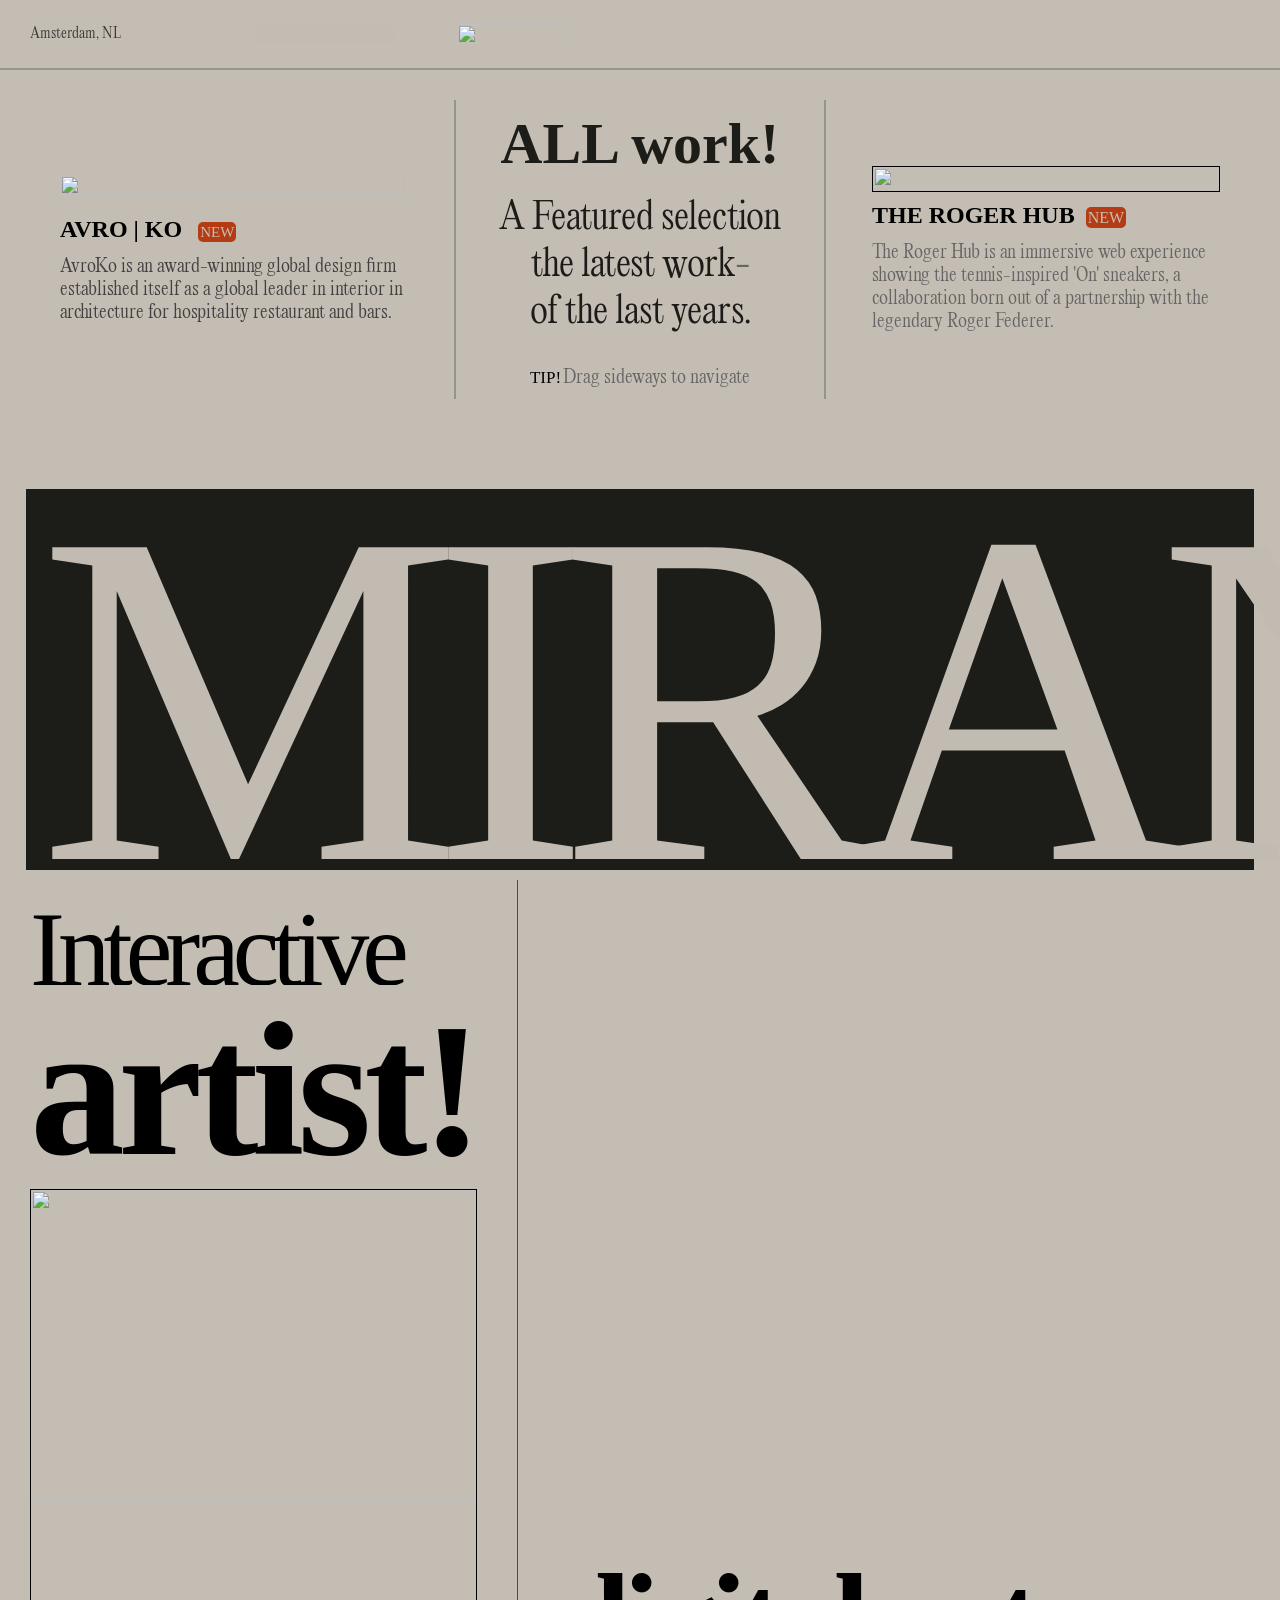
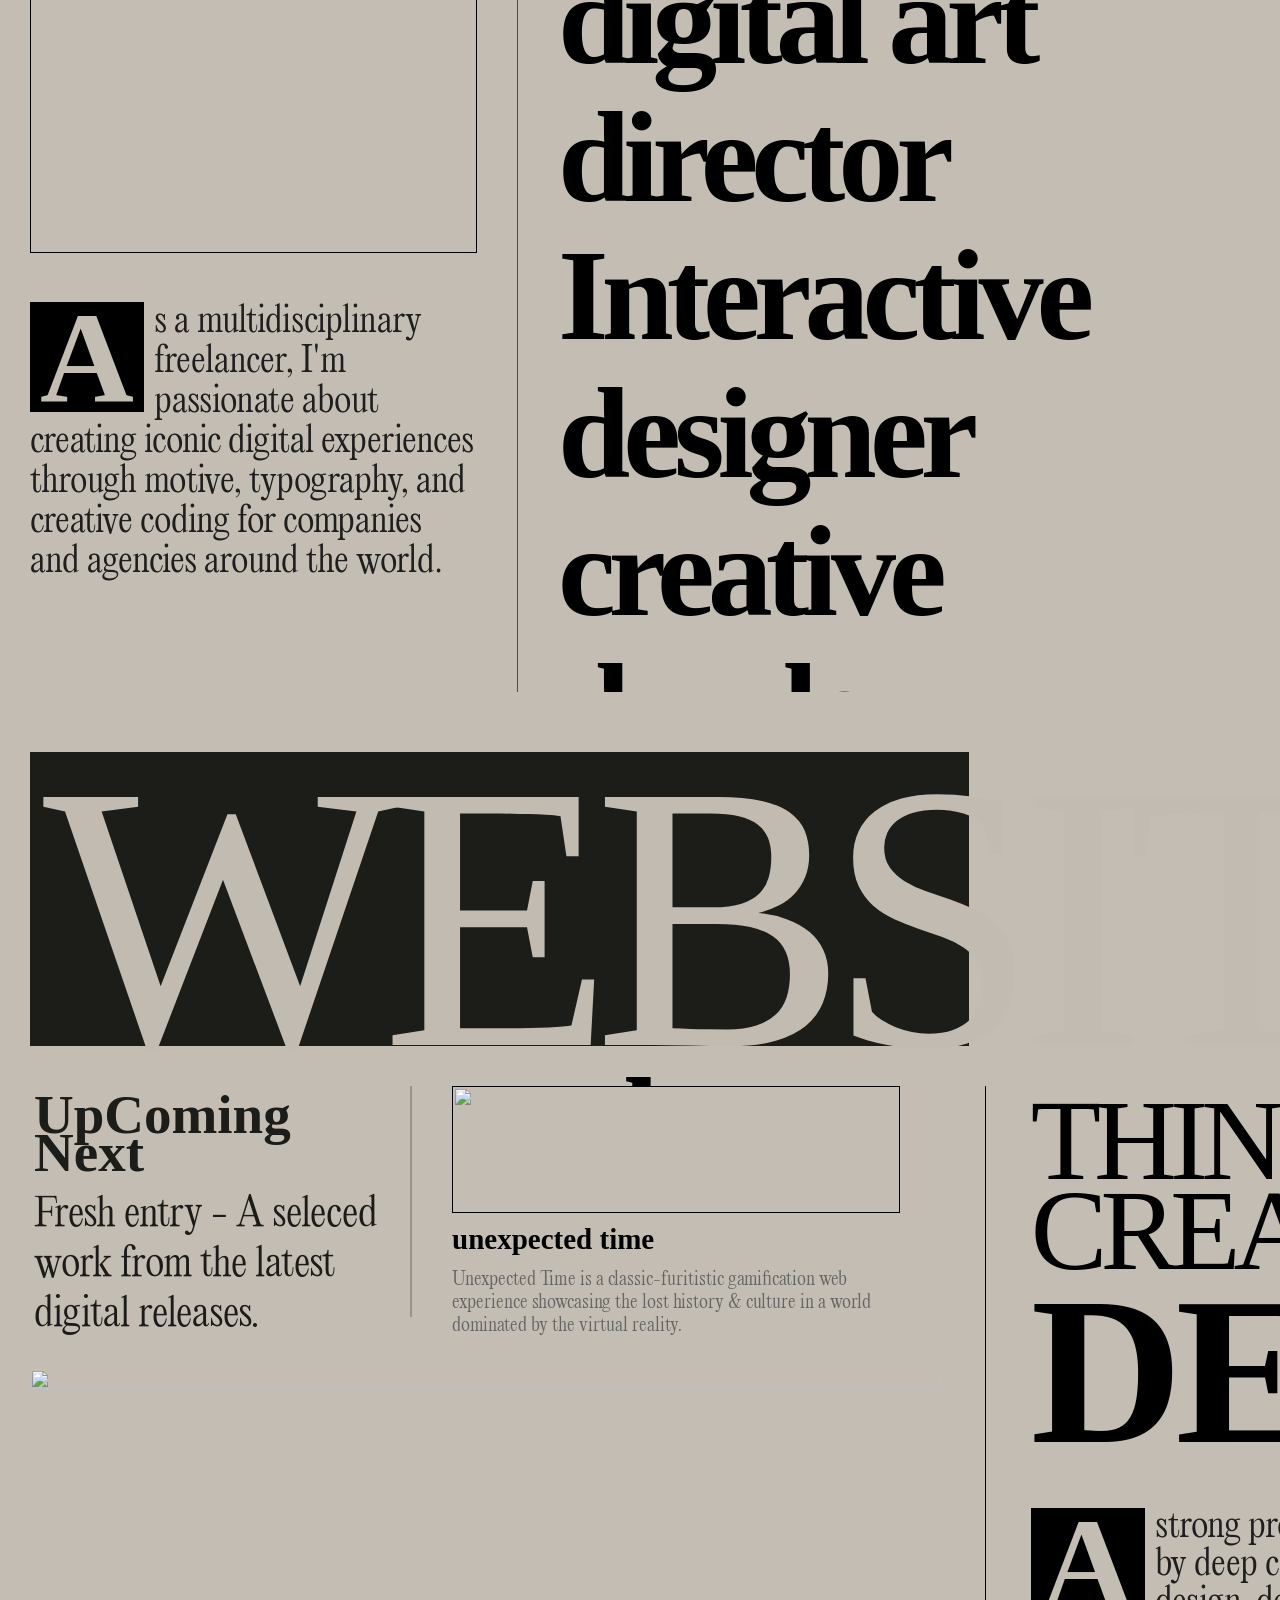
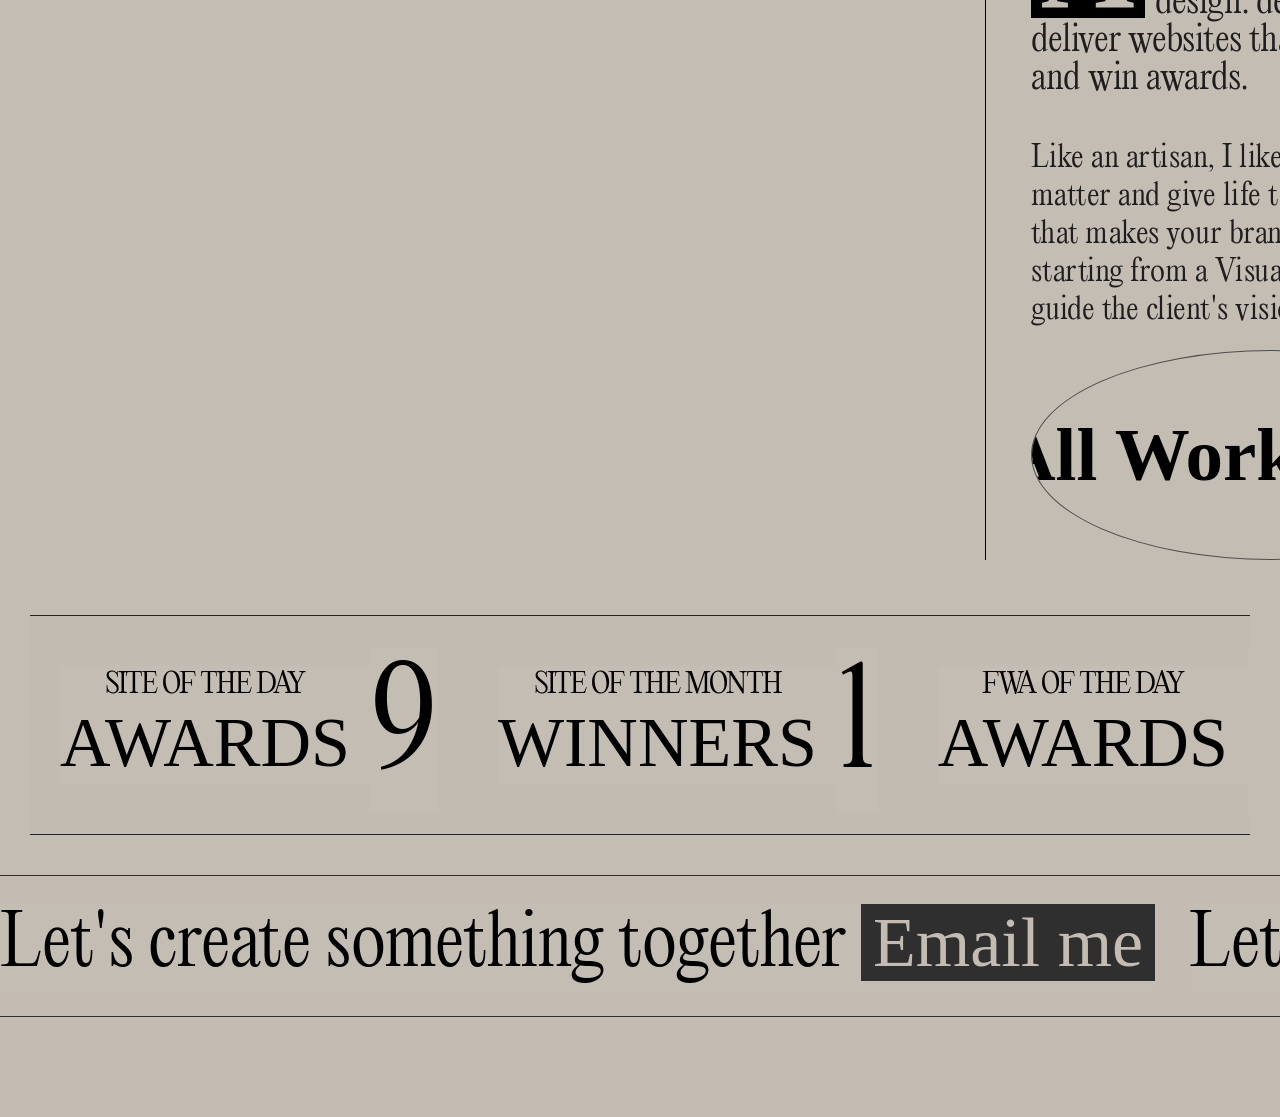
==== Miranda Website/index.html @ 6f7bd43b "Add files via upload" ====
<!DOCTYPE html>
<html lang="en">
  <head>
    <meta charset="UTF-8" />
    <meta name="viewport" content="width=device-width, initial-scale=1.0" />
    <title>Document</title>
    <link rel="stylesheet" href="style.css" />
    <link
      href="https://cdn.jsdelivr.net/npm/locomotive-scroll@3.5.4/dist/locomotive-scroll.css"
      rel="stylesheet"
    />
    <link
      href="https://cdn.jsdelivr.net/npm/remixicon@3.5.0/fonts/remixicon.css"
      rel="stylesheet"
    />
  </head>
  <body>
    <div id="main">
      <div id="page1">
        <div id="nav">
          <h6>Amsterdam, NL</h6>
          <img
            src="https://uploads-ssl.webflow.com/5f2429f172d117fcee10e819/5f7f87c8b81a6e7a214312f0_header.svg"
            alt=""
          />
          <i class="ri-menu-3-line"></i>
        </div>
        <div id="elems">
          <div id="elem1">
            <div id="image-div">
              <img
                src="https://assets-global.website-files.com/5f9085a4041dd5427c5ac8ae/615d9672cc65f12c9ab25f21_thumbnail-small.jpeg?"
                alt=""
                srcset=""
              />
            </div>
            <h4>AVRO | KO <span>NEW </span></h4>
            <p class="">
              AvroKo is an award-winning global design firm established itself
              as a global leader in interior in architecture for hospitality
              restaurant and bars.
            </p>
          </div>
          <div id="elem2">
            <h2>ALL work!</h2>
            <h3>
              A Featured selection <br />
              the latest work<span>-</span> <br />
              of the last years.
            </h3>
            <h6><bold>TIP!</bold>Drag sideways to navigate</h6>
          </div>
          <div id="elem3">
            <div id="image-div">
              <img
                src="https://assets-global.website-files.com/5f9085a4041dd5427c5ac8ae/645b5439577bd35377de8c43_thumbnail-small.webp?"
                alt=""
                srcset=""
              />
            </div>
            <h4>THE ROGER HUB <span>NEW </span></h4>
            <p class="">
              The Roger Hub is an immersive web experience showing the
              tennis-inspired 'On' sneakers, a collaboration born out of a
              partnership with the legendary Roger Federer.
            </p>
          </div>
        </div>
        <h1>MIRANDA</h1>
      </div>
      <div id="page2">
        <div id="page2-left">
          <h2>Interactive <span>artist!</span></h2>
          <img
            src="https://uploads-ssl.webflow.com/5f2429f172d117fcee10e819/605c6ce3bc0c7d1cd4ca847e_avatar-star-p-800.jpeg"
            alt=""
          />
          <p id="text-article">
            As a multidisciplinary freelancer, I'm passionate about creating
            iconic digital experiences through motive, typography, and creative
            coding for companies and agencies around the world.
          </p>
        </div>
        <div id="page2-right">
          <div id="image-div"></div>
          <h1>
            digital art director Interactive designer creative developer based
            in Amsterdam, nl.
          </h1>
        </div>
      </div>
      <div id="page3">
        <h1>WEBSITE</h1>
        <img
          src="https://uploads-ssl.webflow.com/5f2429f172d117fcee10e819/60474834660f934090d42877_stamp.png"
          alt=""
          srcset=""
        />
      </div>
      <div id="page4">
        <div id="left">
          <div id="top">
            <div id="elem2">
              <h2>UpComing Next</h2>
              <h3>
                Fresh entry - A seleced <br />
                work from the latest <br />
                digital releases.
              </h3>
              <h6><bold>TIP!</bold>Click on the image to explore</h6>
            </div>
            <div id="elem3">
              <div id="image-div">
                <img
                  src="https://assets-global.website-files.com/5f9085a4041dd5427c5ac8ae/645b5c79f349770ebcc28ec4_thumbnail-small.webp?"
                  alt=""
                  srcset=""
                />
              </div>
              <h4>unexpected time</h4>
              <p class="">
                Unexpected Time is a classic-furitistic gamification web
                experience showcasing the lost history & culture in a world
                dominated by the virtual reality.
              </p>
            </div>
          </div>
          <div id="bottom">
            <img
              src="https://uploads-ssl.webflow.com/5f2429f172d117fcee10e819/605c679f33f67d3dd00b04b4_avatar-3.jpeg"
              alt=""
              srcset=""
            />
          </div>
        </div>
        <div id="right">
          <h2>THINK, CREATE <span>DELIVER</span></h2>
          <p id="text-article">
            A strong project is created by deep collaboration. I design.
            develop, and deliver websites that drive results and win awards.
          </p>
          <p id="last-para">
            Like an artisan, I like to start from raw matter and give life to an
            iconic product that makes your brand stand out, starting from a
            Visual Strategy that guide the client's vision to reality.
          </p>
          <div id="arrow">
            <img
              src="https://uploads-ssl.webflow.com/5f2429f172d117fcee10e819/61001a3509319b6ae39e156b_arrow-long.svg"
              alt=""
              srcset=""
            />
            <h1>All Work</h1>
          </div>
        </div>
      </div>
      <div id="page5">
        <div id="collection">
          <div id="ele">
            <div>
              <h4>site of the day</h4>
              <h2>Awards</h2>
            </div>
            <h1>9</h1>
          </div>
          <div id="ele">
            <div>
              <h4>site of the month</h4>
              <h2>winners</h2>
            </div>
            <h1>1</h1>
          </div>
          <div id="ele">
            <div>
              <h4>FWA of the day</h4>
              <h2>Awards</h2>
            </div>
            <h1>6</h1>
          </div>
          <div id="ele">
            <div>
              <h4>Acclamed</h4>
              <h2>Mentions</h2>
            </div>
            <h1>8</h1>
          </div>
        </div>
      </div>
      <div id="page6">
        <h1>Let's create something together <span>Email me</span></h1>
        <h1>Let's create something together <span>Email me</span></h1>
        <h1>Let's create something together <span>Email me</span></h1>
      </div>
      <div id="page7">
        
      </div>
    </div>
    <script src="https://cdn.jsdelivr.net/npm/locomotive-scroll@3.5.4/dist/locomotive-scroll.js"></script>
    <script
      src="https://cdnjs.cloudflare.com/ajax/libs/gsap/3.12.2/gsap.min.js"
      integrity="sha512-16esztaSRplJROstbIIdwX3N97V1+pZvV33ABoG1H2OyTttBxEGkTsoIVsiP1iaTtM8b3+hu2kB6pQ4Clr5yug=="
      crossorigin="anonymous"
      referrerpolicy="no-referrer"
    ></script>
    <script
      src="https://cdnjs.cloudflare.com/ajax/libs/gsap/3.12.2/ScrollTrigger.min.js"
      integrity="sha512-Ic9xkERjyZ1xgJ5svx3y0u3xrvfT/uPkV99LBwe68xjy/mGtO+4eURHZBW2xW4SZbFrF1Tf090XqB+EVgXnVjw=="
      crossorigin="anonymous"
      referrerpolicy="no-referrer"
    ></script>
    <script src="script.js"></script>
  </body>
</html>
---- Miranda Website/style.css ----
* {
  margin: 0;
  padding: 0;
  box-sizing: border-box;
  background-color: #c4bdb3;
}
html,
body {
  height: 100%;
  width: 100%;
}

@font-face {
  font-family: domaine;
  src: url(DomaineDispCondMedium.ttf);
}
@font-face {
  font-family: Editorial;
  src: url(EditorialNew-Light.ttf);
}

#main {
  overflow-x: hidden;

  background-color: #222;
}
#page1 {
  height: 68vw;
  /* height: 65vw; */
  width: 100vw;
  background-color: #c4bdb3;
  position: relative;
  overflow: hidden;
}

#nav {
  height: 5.5vw;
  width: 100%;
  /* background-color: red; */
  display: flex;
  align-items: center;
  justify-content: space-between;
  padding: 0px 30px;
  border-bottom: 2px solid #98938b;
  margin-bottom: 30px;
}

#nav img {
  height: 20px;
  width: 30%;
}
#nav h6 {
  font-size: 14px;
  /* filter: blur(50%); */
  opacity: 0.7;
  /* font-stretch: semi-expanded; */
  font-weight: 70;
  font-family: Editorial;
  width: 30%;
}
#nav i {
  text-align: right;
  width: 30%;
}
#elems {
  min-height: 20vw;
  display: flex;
  align-items: center;
  justify-content: space-between;
  padding: 0px 60px;
}
#elem1 {
  width: 30%;
  height: 100%;
  /* background-color: blue; */
}
#elem2 {
  width: 32%;
  height: 100%;
  text-align: center;
  /* justify-content: center; */
  /* background-color: blue; */
  border-left: 2px solid #98938b;
  padding: 10px 40px;
  border-right: 2px solid #98938b;
}
#elem3 {
  width: 30%;
  height: 100%;
  /* background-color: blue; */
}
#elem1 #image-div {
  height: 60%;
  width: 100%;

  overflow: hidden; /* if i not apply this then img will goes outside of div when hovering */
}

#image-div img {
  height: 100%;
  width: 100%;
  object-fit: cover;
  transition: all ease 0.5s;
}

#elem3 #image-div {
  border: 1px solid #000;
  height: 60%;
  width: 100%;
  overflow: hidden;
}

#image-div:hover img {
  scale: 1.1;
}
#elem1 h4 {
  font-size: 24px;
  margin-top: 17px;
  margin-bottom: 5px;
  font-family: canopee;
}
#elem1 h4 span {
  background-color: #b43b12;
  color: #c4bdb3;
  font-weight: 100;
  font-size: 15px;
  margin-left: 10px;
  padding: 2px;
  border-radius: 5px;
}

#elem1 p {
  margin-top: 12px;
  font-size: 18px;
  font-weight: 100;
  font-family: Editorial;
  color: #424141;
}
#elem3 h4 {
  font-size: 24px;
  margin-top: 10px;
  margin-bottom: 5px;
  font-family: canopee;
}
#elem3 h4 span {
  background-color: #b43b12;
  color: #c4bdb3;
  font-weight: 100;
  font-size: 16px;
  margin-left: 5px;
  padding: 2px;
  border-radius: 5px;
}

#elem3 p {
  font-size: 18px;
  font-weight: 100;
  color: #656565;
  margin-top: 12px;
  font-family: Editorial;
}

#elem2 h2 {
  font-family: canopee;
  font-size: 58px;
  color: #1c1c19;
  font-weight: 900;
  margin-bottom: 18px;
  /* letter-spacing: -1px; */
}
#elem2 h3 {
  font-family: Editorial;
  font-size: 36px;
  font-weight: 500;
  color: #1c1b19;
  align-items: self-start;
  /* letter-spacing: -1px; */
}
#elem2 h3 span {
  align-items: center;
  justify-content: center;
  color: #656565;
}
#elem2 h6 {
  font-family: Editorial;
  margin-top: 30px;
  font-weight: 100;
  font-size: 18px;
  color: #656565;
}
#elem2 h6 bold {
  font-family: canopee;
  color: #000;
  font-weight: 200;
  margin-right: 2px;
  font-size: 17px;
}
#page1 h1 {
  font-size: 37.2vw;
  letter-spacing: -31px;
  margin-top: 90px;
  font-family: canopee;
  font-weight: 400;
  background-color: #1c1c19;
  border-bottom: 0px;
  color: #c2bbb1;
  line-height: 28vw;
  width: 96%;
  padding: 31px 13px 28px 13px;
  margin-left: 2%;
  margin-right: 2%;
  justify-content: center;
  align-items: center;
  /* margin-left: 0%; */
}

#page2 {
  height: 158vh;
  /* height:110vw; */
  width: 100%;
  display: flex;
  justify-content: space-between;
  align-items: center;
  border-top: 0px;
  padding: 10px 30px 0px 30px;
}
#page2-left {
  height: 100%;
  width: 42%;
  /* background-color: red; */
  padding-right: 40px;
  border-right: 1px solid rgb(78, 75, 75);
  align-items: center;
}
#page2-left h2 {
  font-size: 105px;
  /* text-decoration: line-through; */
  /* font-weight: 50; */
  line-height: 140px;
  /* z-index: 10; */

  font-weight: 100;
  letter-spacing: -7px;
  font-family: Canopee;
}
#page2-left h2 span {
  font-size: 190px;
  /* line-height: -20px; */
  font-weight: 590;
}

#page2-left img {
  height: 47%;
  border: 1px solid #000;
  width: 100%;
  object-fit: cover;
}

#page2-left #text-article {
  margin-top: 49px;
  justify-content: center;
  color: #1e1e1e;
  line-height: 40px;
  font-family: Editorial;
  font-size: 35px;
}

#page2-left #text-article:first-letter {
  float: left;
  /* font-weight: bold; */
  font-size: 130px;
  /* line-height: 100px; */
  line-height: 110px;
  height: 4rem;
  margin-right: 10px;
  font-weight: 900;
  color: #c4bdb3;
  font-family: Canopee;
  background-color: #000;
  padding: 0px 10px 0px 10px;
  text-transform: uppercase;
}

#page2-right {
  height: 100%;
  width: 86%;
  padding-left: 40px;
}
#page2-right #image-div {
  height: 620px;
  width: 100%;
  background-image: url(https://uploads-ssl.webflow.com/5f2429f172d117fcee10e819/605c62f4c78c4ba46a1268be_avatar-1-p-2000.jpeg);
  background-size: contain;
  background-position: center;
}

#page2-right h1 {
  font-family: canopee;
  font-size: 130px;
  margin-top: 50px;
  font-style: normal;
  letter-spacing: -7px;
  font-weight: 550;
  line-height: 138px;
}

#page3 {
  height: 30vw;
  width: 100%;
  display: flex;
  padding: 30px 30px;
  position: relative;
  overflow: hidden;
  justify-items: center;

  /* margin-bottom: 30px; */
}
#page3 h1 {
  font-size: 29.6vw;
  letter-spacing: -19px;
  margin-top: 30px;
  font-family: canopee;
  font-weight: 400;
  background-color: #1c1c19;
  color: #c2bbb1;
  line-height: 21vw;

  width: 77%;
  padding: 31px 0px 28px 13px;
  /* margin-left: 2%;
  margin-right: 2%; */
  justify-content: center;
  align-items: center;
}
#page3 img {
  justify-content: center;
  padding: 0px;
  text-align: center;
  position: absolute;
  right: 40px;
  top: 60px;
}
#page4 {
  height: fit-content;
  width: fit-content;
  padding: 10px 30px 40px 30px;
  display: flex;
  /* background-color: transparent; */
}

#page4 #left {
  width: 65%;
  padding-right: 45px;
  /* padding-bottom: none; */
  border-right: 1px solid #000;
  /* background-color: #424141; */
}
#page4 #left #top {
  height: 18vw;
  display: flex;
  /* align-items: center; */
  /* justify-content: space-between; */
  /* padding: 0px 60px; */
  /* background-color: #4c1818; */
}
#top #elem2 {
  width: 42%;
  height: 100%;
  text-align: left;
  /* text-align: center; */
  padding-left: 4px;
  padding-right: 0px;
  border-left: none;
  border-right: 2px solid #98938b;
}
#top #elem2 h2 {
  font-family: canopee;
  font-size: 55px;
  color: #1c1c19;
  font-weight: 600;
  font-stretch: ultra-condensed;
  line-height: 38px;
  margin-bottom: 18px;
  text-align: left;
  /* letter-spacing: -1px; */
}
#top #elem2 h3 {
  font-family: Editorial;
  font-size: 39px;
  font-weight: 500;
  color: #1c1b19;
  /* align-items: self-start; */
  /* letter-spacing: -1px; */
}

#top #elem2 h6 {
  font-family: Editorial;
  margin-top: 28px;
  font-weight: 100;
  font-size: 18px;
  color: #656565;
}
#top #elem2 h6 bold {
  font-family: canopee;
  color: #000;
  font-weight: 200;
  margin-right: 2px;
  font-size: 17px;
}
#top #elem3 {
  width: 58%;
  height: 100%;
  padding: 0px 40px 20px 40px;
}

#page4 #left #top #elem3 h4 {
  font-size: 29px;
}

#page4 #left #bottom {
  min-height: 60%;
  width: 100%;
  object-fit: cover;
  padding-top: 52px;
}
#page4 #left #bottom img {
  height: 100%;
  width: 100%;
}
#page4 #right {
  width: 35.5%;
  padding-left: 45px;
  /* height: 100%; */
  /* background-color: #c2bbb1; */
}

#page4 #right h2 {
  font-size: 115px;
  margin-top: 10px;
  line-height: 90px;
  /* text-align: ; */
  font-weight: 100;
  letter-spacing: -7px;
  font-family: Canopee;
}
#page4 #right h2 span {
  font-size: 210px;
  background-color: transparent;
  font-weight: 590;
  line-height: 190px;
}

#right #text-article,
#right #last-para {
  margin-top: 42px;
  justify-content: center;
  color: #1e1e1e;
  line-height: 38px;

  font-family: Editorial;
  font-size: 35px;
}
#right #last-para {
  letter-spacing: 0.5px;
  font-size: 30px;
}
#right #text-article:first-letter {
  float: left;
  /* font-weight: bold; */
  font-size: 130px;
  /* line-height: 100px; */
  line-height: 110px;
  height: 4rem;
  margin-right: 10px;
  font-weight: 900;
  color: #c4bdb3;
  font-family: Canopee;
  background-color: #000;
  padding: 0px 10px 0px 10px;
  text-transform: uppercase;
}

/*
#right #arrow{
  height: 210px;
  margin-top: 20px;
  overflow: hidden;
  background-color: #cac1b6;
  border-radius: 50%;
  border: 1px solid #2f2f2f;
  width: 100%;
  justify-content: center;
  text-align: center;
  display: flex;
}
#arrow h1{
  background-color: transparent;
  font-size: 85px;
  font-family: canopee;
}
#arrow img{
  height: 100px;
  width: 160px;
  background-color: transparent;
}
*/

#right #arrow {
  margin-top: 20px;
  /* margin-bottom: ; */
  padding: 10px 30px;
  height: 210px;
  background-color: #c4bdb3;
  border: 1px solid #2f2f2fc6;
  border-radius: 50%;
  width: 100%;
  display: flex;
  align-items: center;
  justify-content: center;
  flex-wrap: nowrap;
  overflow: hidden;
}
#arrow h1 {
  font-size: 75px;
  font-weight: 600;
  font-family: canopee;
  width: 100%;
  background-color: transparent;
  height: 100%;
  display: flex;
  align-items: center;
  justify-content: center;
  /* background-color: red; */
  transform: translateX(-29%);
  transition: all ease 0.6s;
}
#arrow img {
  /* line-height: 20px; */
  height: 50px;
  scale: 0.5;
  transition: all ease 0.6s;
  image-orientation: from-image;
  transform: translateX(-190%);
}

#arrow:hover img {
  scale: 1.5;
  transform: translateX(49%);
}
#arrow:hover h1 {
  scale: 0.5;
  transform: translateX(190%);
}
#page5 {
  /* background-color: transparent; */
  height: fit-content;
  width: 100%;
  padding: 15px 30px 40px 30px;
  /* display: flex; */
  /* background-color: #c2bbb1; */
}
#collection {
  height: 220px;
  width: 100%;
  overflow: hidden;
  /* margin: 0px 30px 0px 30px; */
  background-color: #c2bbb1;
  display: flex;
  border-top: 1px solid #222;
  border-bottom: 1px solid #222;
  justify-content: space-evenly;
  justify-content: left;
}
#ele {
  margin: 50px 30px;
  text-transform: uppercase;
  display: flex;
  align-items: center;
  justify-content: left;
}
#ele div {
  text-align: center;
}
#ele div h4 {
  /* display: block; */
  font-size: 28px;
  font-family: Editorial;
  letter-spacing: -1px;
  font-weight: 100;
}
#ele div h2 {
  font-size: 70px;
  font-family: Canopee;
  font-weight: 100;
}
#ele h1 {
  margin-left: 20px;
  margin-top: 10px;
  font-weight: 200;
  font-family: Editorial;
  font-size: 130px;
}

#page6 {
  /* height: 100px; */
  padding: 25px 0;
  width: 100%;
  background-color: #c4bcb3;
  white-space: nowrap;
  overflow-y: hidden;
  overflow-x: auto;
  border-top: 1px solid #2f2f2f;
  border-bottom: 1px solid #2f2f2f;
}
#page6::-webkit-scrollbar {
  display: none;
}
#page6 h1 {
  /* background-color: red; */
  font-family: Editorial;
  margin-right: 30px;
  font-size: 70px;
  font-weight: 100;
  display: inline-block;
  animation-timing-function: linear;
  animation-name: scroll;
  animation-duration: 2s;
  animation-iteration-count: infinite;
}
#page6 h1 span {
  font-family: canopee;
  background-color: #2f2f2f;
  color: #c4bcb3;
  padding: 0 12px;
}

@keyframes scroll {
  0% {
    transform: translateX(0);
  }
  100% {
    transform: translateX(calc(-100% - 34px));
  }
}
#page6:hover h1 {
  animation-play-state: paused;
}

#page7 {
  /* padding: 30px 0; */
  height: 100px;
  width: 100%;
  background-color: #c4bcb3;
}
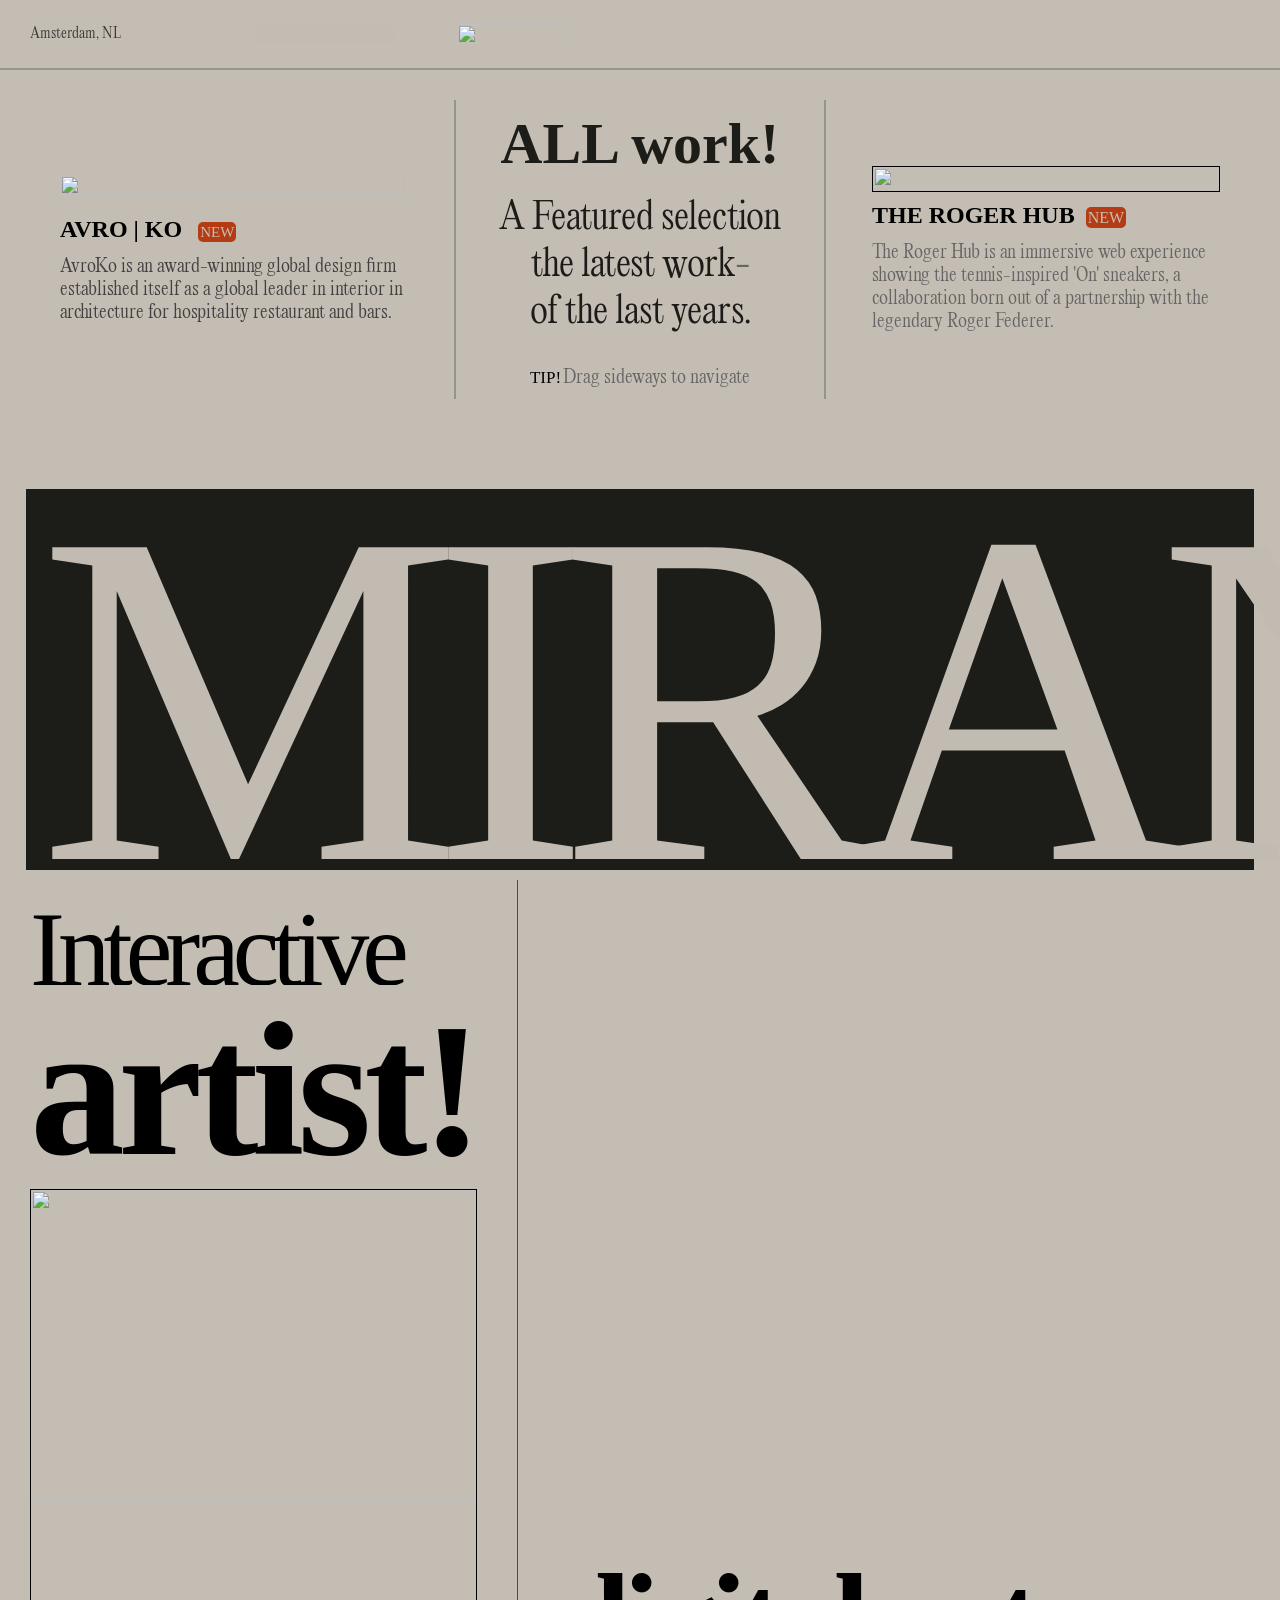
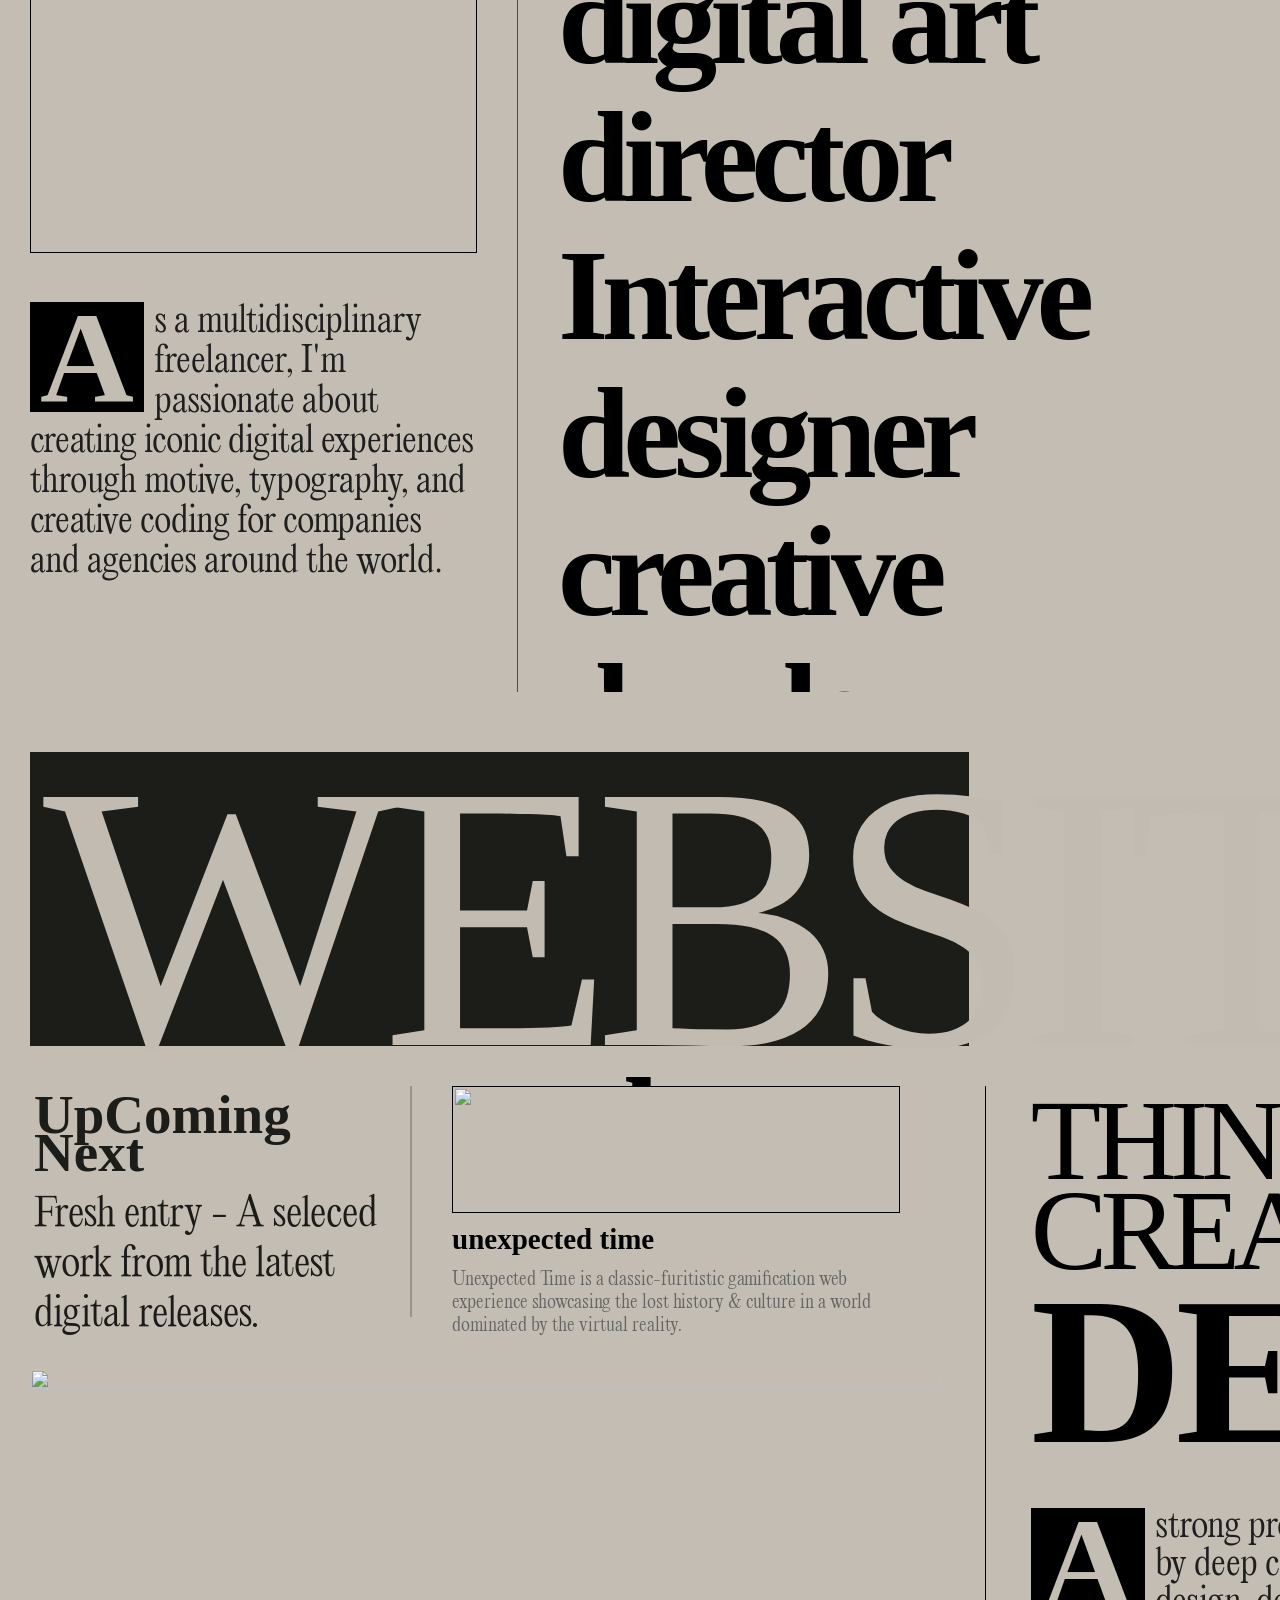
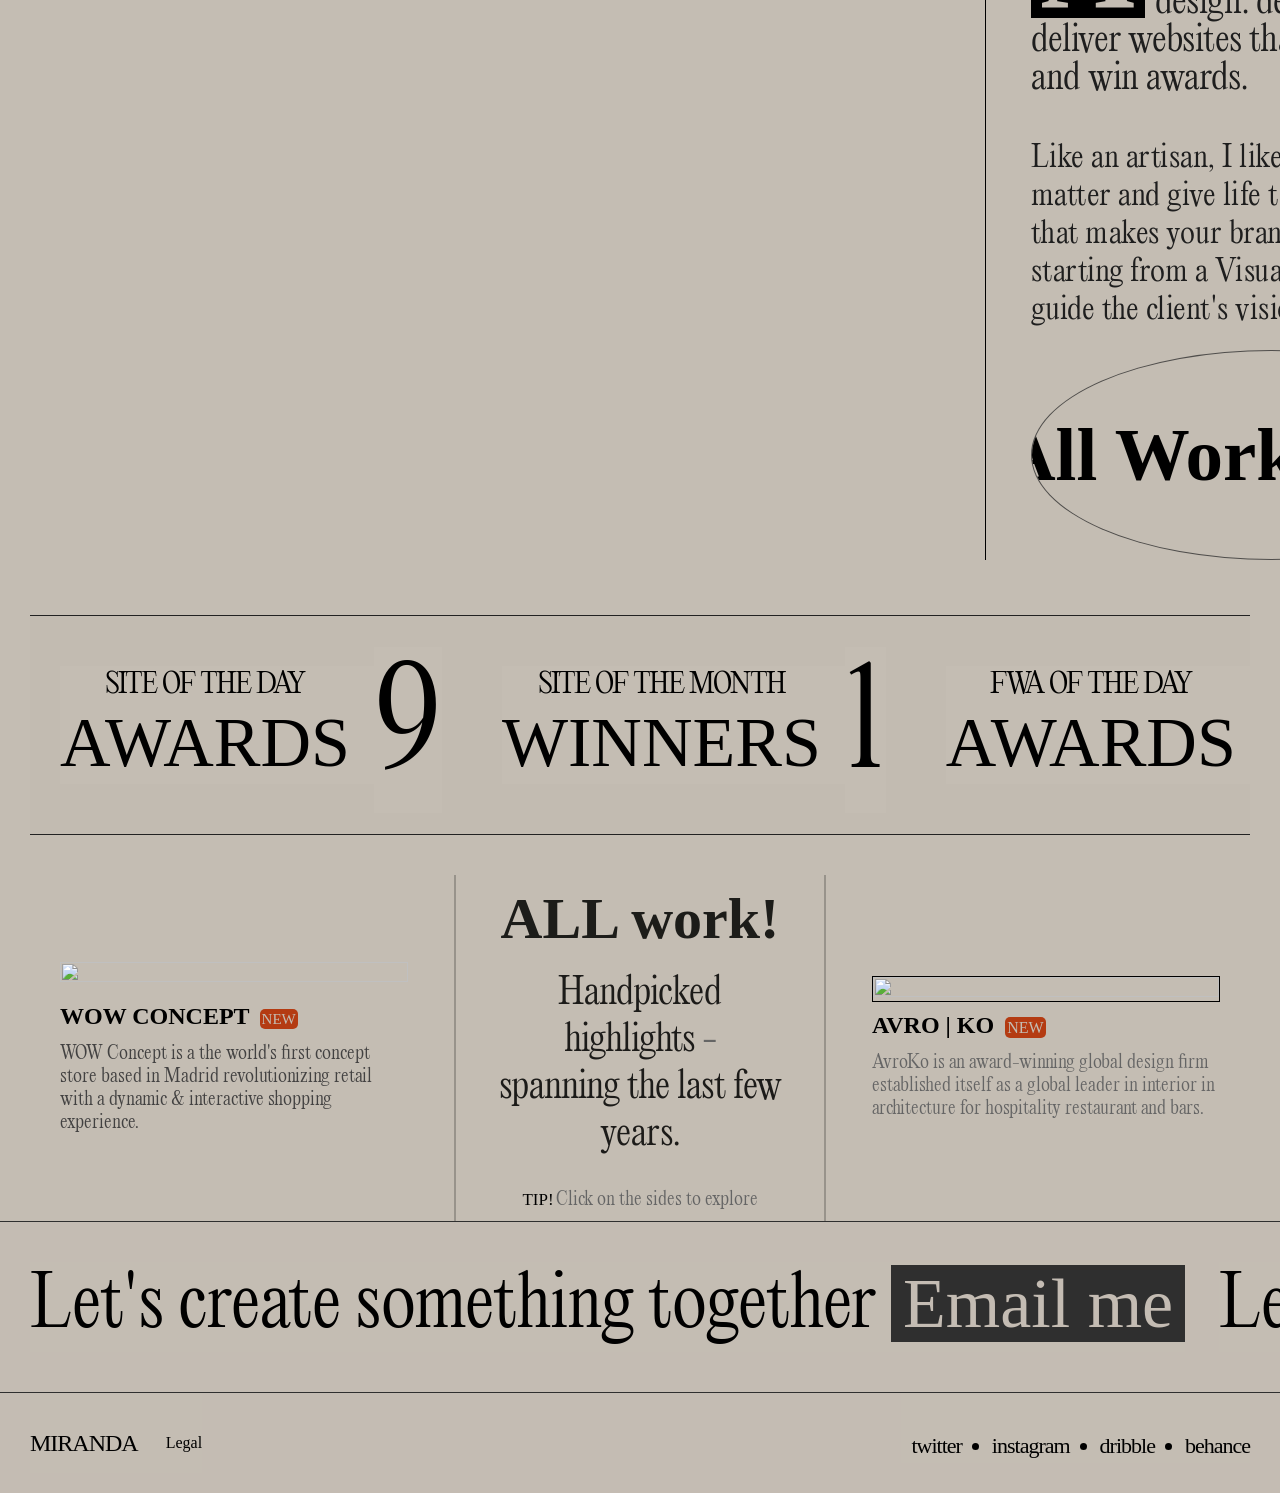
==== commit 6fa749fc: "Add files via upload" ====
--- a/Miranda Website/index.html
+++ b/Miranda Website/index.html
@@ -186,13 +186,71 @@
           </div>
         </div>
       </div>
+      <div id="page8">
+        <div id="elems">
+          <div id="elem1">
+            <div id="image-div">
+              <img
+                src="https://assets-global.website-files.com/5f9085a4041dd5427c5ac8ae/647dc0777b1a5df29f8e5a58_thumbnail-small.webp?"
+                alt=""
+                srcset=""
+              />
+            </div>
+            <h4>WOW CONCEPT<span>NEW </span></h4>
+            <p class="">
+              WOW Concept is a the world's first concept store based in Madrid
+              revolutionizing retail with a dynamic & interactive shopping
+              experience.
+            </p>
+          </div>
+          <div id="elem2">
+            <h2>ALL work!</h2>
+            <h3>
+              Handpicked highlights <span>-</span> <br />
+              spanning the last few <br />
+              years.
+            </h3>
+            <h6><bold>TIP!</bold>Click on the sides to explore</h6>
+          </div>
+          <div id="elem3">
+            <div id="image-div">
+              <img
+                src="https://assets-global.website-files.com/5f9085a4041dd5427c5ac8ae/615d9672cc65f12c9ab25f21_thumbnail-small.jpeg?"
+                alt=""
+                srcset=""
+              />
+            </div>
+            <h4>AVRO | KO <span>NEW </span></h4>
+            <p class="">
+              AvroKo is an award-winning global design firm established itself
+              as a global leader in interior in architecture for hospitality
+              restaurant and bars.
+            </p>
+          </div>
+        </div>
+      </div>
       <div id="page6">
         <h1>Let's create something together <span>Email me</span></h1>
         <h1>Let's create something together <span>Email me</span></h1>
         <h1>Let's create something together <span>Email me</span></h1>
       </div>
       <div id="page7">
-        
+        <div id="left">
+          <h4>MIRANDA<i class="ri-copyright-line"></i></h4>
+          <img
+            src="https://uploads-ssl.webflow.com/5f2429f172d117fcee10e819/60474834660f934090d42877_stamp.png"
+            alt=""
+          />
+          <p>Legal</p>
+        </div>
+        <div id="right">
+          <ul>
+            <li>twitter</li>
+            <li>instagram</li>
+            <li>dribble</li>
+            <li>behance</li>
+          </ul>
+        </div>
       </div>
     </div>
     <script src="https://cdn.jsdelivr.net/npm/locomotive-scroll@3.5.4/dist/locomotive-scroll.js"></script>
--- a/Miranda Website/style.css
+++ b/Miranda Website/style.css
@@ -21,7 +21,6 @@
 
 #main {
   overflow-x: hidden;
-
   background-color: #222;
 }
 #page1 {
@@ -577,6 +576,7 @@
   display: flex;
   align-items: center;
   justify-content: left;
+  gap:4px;
 }
 #ele div {
   text-align: center;
@@ -603,7 +603,8 @@
 
 #page6 {
   /* height: 100px; */
-  padding: 25px 0;
+  /* margin: 0 30px; */
+  padding: 40px 30px 40px 30px;
   width: 100%;
   background-color: #c4bcb3;
   white-space: nowrap;
@@ -619,6 +620,7 @@
   /* background-color: red; */
   font-family: Editorial;
   margin-right: 30px;
+  /* padding: 30px 30px; */
   font-size: 70px;
   font-weight: 100;
   display: inline-block;
@@ -648,7 +650,63 @@
 
 #page7 {
   /* padding: 30px 0; */
+  /* margin-bottom: 200px; */
   height: 100px;
   width: 100%;
   background-color: #c4bcb3;
-}
+  align-items:center ;
+  padding: 0 30px;
+}
+#page7 #left{
+  float: left;
+  height: 30px;
+  /* background-color: #c4bcb3; */
+  padding: 50px 0px 30px 0px;
+  align-items: center;
+  gap: 14px;
+  display: flex;
+  justify-content: left;
+  object-fit: cover;
+}
+#page7 #left h4{
+  font-size: 24px;
+  font-weight: 100;
+  letter-spacing: -1px;
+  font-family: canopee;
+}
+#page7 #left h4 i{
+  font-weight: 100;
+}
+#page7 #left img{
+  object-fit: cover;
+  height: 35px;
+
+}
+#page7 #right{
+  font-family: canopee;
+
+  float: right;
+  height: 30px;
+  /* background-color: #c4bcb3; */
+  padding: 40px 0px 30px 0px;
+  /* align-items: center; */
+  /* gap: 14px; */
+  
+  justify-content: left;
+}
+#right ul{
+  font-size: 22px;
+  display: flex;
+  gap: 20px;
+  /* align-items: center; */
+}
+#right ul li{
+  /* font-size: 24px; */
+  font-weight: 100;
+  letter-spacing: -1px;
+  font-family: canopee;
+  margin-left: 10px;
+}
+#right ul li:first-child{
+  list-style-type: none;
+}
